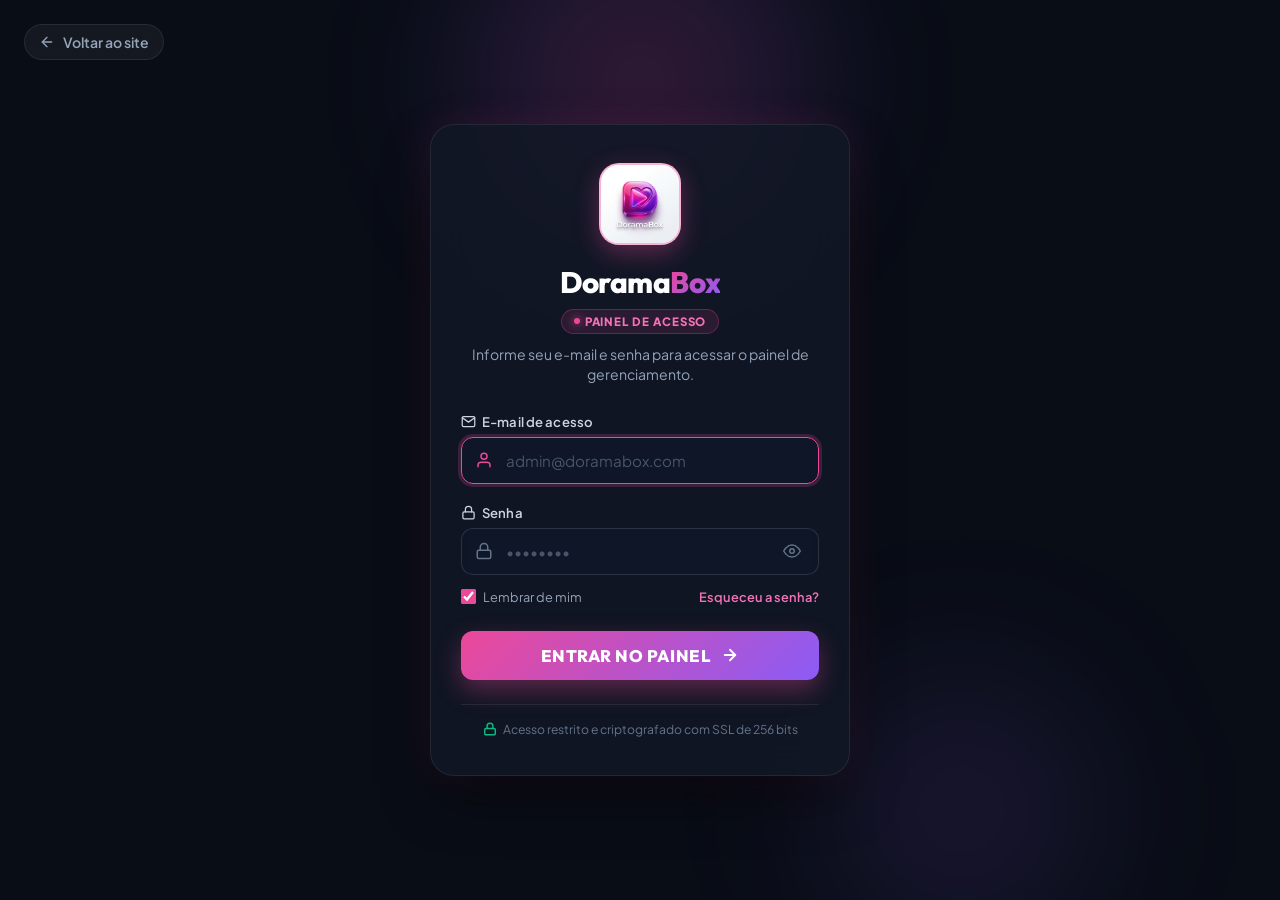
==== painel/index.html @ ecb5385a "feat: add painel login screen with logo, email and password fields at /painel" ====
<!DOCTYPE html>
<html lang="pt-BR">
<head>
  <meta charset="UTF-8">
  <meta name="viewport" content="width=device-width, initial-scale=1.0, maximum-scale=1.0, user-scalable=no">
  <title>Painel Administrativo - DoramaBox Oficial</title>
  <meta name="description" content="Acesso restrito ao Painel Administrativo do DoramaBox. Informe suas credenciais de administrador para acessar o sistema.">
  <meta name="robots" content="noindex, nofollow">
  <meta name="theme-color" content="#0F172A">
  
  <link rel="preconnect" href="https://fonts.googleapis.com">
  <link rel="preconnect" href="https://fonts.gstatic.com" crossorigin>
  <link href="https://fonts.googleapis.com/css2?family=Outfit:wght@400;500;600;700;800;900&family=Plus+Jakarta+Sans:wght@400;500;600;700&display=swap" rel="stylesheet">
  
  <link rel="icon" type="image/png" href="/assets/img/app-icon.png">

  <style>
    :root {
      --bg-dark: #090D16;
      --card-bg: rgba(18, 24, 38, 0.85);
      --card-border: rgba(255, 255, 255, 0.08);
      
      --pink-primary: #EC4899;
      --pink-hover: #DB2777;
      --purple-primary: #8B5CF6;
      --purple-hover: #7C3AED;
      
      --gradient-brand: linear-gradient(135deg, #EC4899 0%, #8B5CF6 100%);
      --gradient-hover: linear-gradient(135deg, #F43F5E 0%, #EC4899 45%, #8B5CF6 100%);
      
      --text-white: #FFFFFF;
      --text-muted: #94A3B8;
      --text-dim: #64748B;
      
      --input-bg: rgba(15, 23, 42, 0.7);
      --input-border: rgba(255, 255, 255, 0.12);
      --input-focus: #EC4899;
      
      --font-heading: 'Outfit', -apple-system, BlinkMacSystemFont, sans-serif;
      --font-body: 'Plus Jakarta Sans', -apple-system, BlinkMacSystemFont, sans-serif;
    }

    * {
      margin: 0;
      padding: 0;
      box-sizing: border-box;
      -webkit-tap-highlight-color: transparent;
    }

    body {
      font-family: var(--font-body);
      background-color: var(--bg-dark);
      color: var(--text-white);
      min-height: 100vh;
      display: flex;
      flex-direction: column;
      align-items: center;
      justify-content: center;
      padding: 24px 16px;
      position: relative;
      overflow-x: hidden;
    }

    /* Fundo com efeito de luzes e gradientes ambiente */
    .ambient-glow-1 {
      position: fixed;
      top: -120px;
      left: 50%;
      transform: translateX(-50%);
      width: 500px;
      height: 400px;
      background: radial-gradient(circle, rgba(236, 72, 153, 0.22) 0%, rgba(139, 92, 246, 0.12) 50%, transparent 70%);
      filter: blur(60px);
      pointer-events: none;
      z-index: 0;
    }

    .ambient-glow-2 {
      position: fixed;
      bottom: -100px;
      right: 10%;
      width: 380px;
      height: 380px;
      background: radial-gradient(circle, rgba(139, 92, 246, 0.18) 0%, transparent 70%);
      filter: blur(70px);
      pointer-events: none;
      z-index: 0;
    }

    /* Botão flutuante para voltar ao site */
    .back-home-link {
      position: absolute;
      top: 24px;
      left: 24px;
      z-index: 10;
      display: inline-flex;
      align-items: center;
      gap: 8px;
      color: var(--text-muted);
      text-decoration: none;
      font-size: 0.88rem;
      font-weight: 600;
      padding: 8px 14px;
      background: rgba(255, 255, 255, 0.05);
      border: 1px solid rgba(255, 255, 255, 0.08);
      border-radius: 9999px;
      backdrop-filter: blur(10px);
      transition: all 0.2s ease;
    }

    .back-home-link:hover {
      color: var(--text-white);
      background: rgba(255, 255, 255, 0.1);
      border-color: rgba(236, 72, 153, 0.4);
      transform: translateX(-2px);
    }

    /* Card Central de Login */
    .login-container {
      position: relative;
      z-index: 1;
      width: 100%;
      max-width: 420px;
      background: var(--card-bg);
      border: 1px solid var(--card-border);
      border-radius: 24px;
      padding: 38px 30px;
      box-shadow: 0 25px 60px -15px rgba(0, 0, 0, 0.7),
                  0 0 40px rgba(236, 72, 153, 0.12);
      backdrop-filter: blur(20px);
      -webkit-backdrop-filter: blur(20px);
      animation: fadeInScale 0.45s cubic-bezier(0.16, 1, 0.3, 1);
    }

    @keyframes fadeInScale {
      from {
        opacity: 0;
        transform: translateY(16px) scale(0.97);
      }
      to {
        opacity: 1;
        transform: translateY(0) scale(1);
      }
    }

    /* Cabeçalho do Card (Logo e Títulos) */
    .login-header {
      text-align: center;
      margin-bottom: 28px;
    }

    .logo-wrapper {
      position: relative;
      display: inline-block;
      margin-bottom: 16px;
    }

    .logo-img {
      width: 82px;
      height: 82px;
      border-radius: 20px;
      display: block;
      box-shadow: 0 8px 24px rgba(236, 72, 153, 0.35);
      border: 2px solid rgba(236, 72, 153, 0.4);
      background: #FFFFFF;
      transition: transform 0.3s ease;
    }

    .logo-wrapper:hover .logo-img {
      transform: scale(1.04) rotate(-1deg);
    }

    .brand-title {
      font-family: var(--font-heading);
      font-size: 1.85rem;
      font-weight: 800;
      color: var(--text-white);
      letter-spacing: -0.02em;
      line-height: 1.2;
    }

    .brand-highlight {
      background: var(--gradient-brand);
      -webkit-background-clip: text;
      -webkit-text-fill-color: transparent;
      display: inline-block;
    }

    .badge-painel {
      display: inline-flex;
      align-items: center;
      gap: 5px;
      margin-top: 8px;
      background: rgba(236, 72, 153, 0.12);
      border: 1px solid rgba(236, 72, 153, 0.28);
      color: #F472B6;
      font-size: 0.72rem;
      font-weight: 800;
      text-transform: uppercase;
      letter-spacing: 0.08em;
      padding: 4px 12px;
      border-radius: 9999px;
    }

    .badge-painel::before {
      content: "";
      width: 6px;
      height: 6px;
      background: #EC4899;
      border-radius: 50%;
      box-shadow: 0 0 8px #EC4899;
    }

    .login-desc {
      font-size: 0.88rem;
      color: var(--text-muted);
      margin-top: 10px;
      line-height: 1.45;
    }

    /* Formulário */
    .login-form {
      display: flex;
      flex-direction: column;
      gap: 20px;
    }

    .form-group {
      display: flex;
      flex-direction: column;
      gap: 7px;
      text-align: left;
    }

    .form-label {
      font-size: 0.82rem;
      font-weight: 600;
      color: #CBD5E1;
      display: flex;
      align-items: center;
      gap: 6px;
      letter-spacing: 0.01em;
    }

    .input-wrapper {
      position: relative;
      display: flex;
      align-items: center;
    }

    .input-icon {
      position: absolute;
      left: 14px;
      color: var(--text-dim);
      pointer-events: none;
      display: flex;
      align-items: center;
      transition: color 0.2s ease;
    }

    .form-input {
      width: 100%;
      background: var(--input-bg);
      border: 1.5px solid var(--input-border);
      border-radius: 12px;
      padding: 13px 14px 13px 44px;
      color: var(--text-white);
      font-family: var(--font-body);
      font-size: 0.95rem;
      outline: none;
      transition: all 0.2s ease;
    }

    .form-input::placeholder {
      color: #475569;
    }

    .form-input:focus {
      border-color: var(--pink-primary);
      background: rgba(15, 23, 42, 0.9);
      box-shadow: 0 0 0 3px rgba(236, 72, 153, 0.2);
    }

    .input-wrapper:focus-within .input-icon {
      color: var(--pink-primary);
    }

    /* Botão de Ver/Ocultar Senha */
    .btn-toggle-pass {
      position: absolute;
      right: 12px;
      background: none;
      border: none;
      color: var(--text-dim);
      cursor: pointer;
      padding: 6px;
      display: flex;
      align-items: center;
      justify-content: center;
      border-radius: 6px;
      transition: color 0.2s ease;
    }

    .btn-toggle-pass:hover {
      color: var(--text-white);
    }

    /* Linha auxiliar: Lembrar-me e Esqueci a senha */
    .form-row-aux {
      display: flex;
      align-items: center;
      justify-content: space-between;
      font-size: 0.8rem;
      margin-top: -6px;
    }

    .remember-label {
      display: flex;
      align-items: center;
      gap: 7px;
      color: var(--text-muted);
      cursor: pointer;
      user-select: none;
    }

    .remember-label input[type="checkbox"] {
      accent-color: var(--pink-primary);
      width: 15px;
      height: 15px;
      cursor: pointer;
    }

    .forgot-link {
      color: #F472B6;
      text-decoration: none;
      font-weight: 600;
      transition: color 0.2s ease;
    }

    .forgot-link:hover {
      color: #FBCFE8;
      text-decoration: underline;
    }

    /* Botão Principal de Login */
    .btn-login {
      width: 100%;
      background: var(--gradient-brand);
      color: #FFFFFF;
      font-family: var(--font-heading);
      font-size: 1.05rem;
      font-weight: 800;
      letter-spacing: 0.03em;
      border: none;
      border-radius: 12px;
      padding: 14px 20px;
      cursor: pointer;
      display: flex;
      align-items: center;
      justify-content: center;
      gap: 10px;
      box-shadow: 0 10px 25px rgba(236, 72, 153, 0.35);
      transition: all 0.25s ease;
      position: relative;
      overflow: hidden;
      margin-top: 6px;
    }

    .btn-login:hover {
      background: var(--gradient-hover);
      box-shadow: 0 12px 30px rgba(236, 72, 153, 0.5);
      transform: translateY(-1.5px);
    }

    .btn-login:active {
      transform: translateY(1px);
      box-shadow: 0 5px 15px rgba(236, 72, 153, 0.3);
    }

    .btn-login:disabled {
      opacity: 0.7;
      cursor: not-allowed;
      transform: none;
    }

    /* Mensagem de Feedback / Notificação */
    .login-feedback {
      display: none;
      padding: 12px 14px;
      border-radius: 10px;
      font-size: 0.82rem;
      line-height: 1.4;
      text-align: left;
      margin-top: 14px;
      animation: fadeIn 0.3s ease;
    }

    .login-feedback.error {
      display: flex;
      align-items: flex-start;
      gap: 10px;
      background: rgba(239, 68, 68, 0.12);
      border: 1px solid rgba(239, 68, 68, 0.35);
      color: #FCA5A5;
    }

    .login-feedback.info {
      display: flex;
      align-items: flex-start;
      gap: 10px;
      background: rgba(139, 92, 246, 0.12);
      border: 1px solid rgba(139, 92, 246, 0.35);
      color: #DDD6FE;
    }

    @keyframes fadeIn {
      from { opacity: 0; transform: translateY(-4px); }
      to { opacity: 1; transform: translateY(0); }
    }

    /* Rodapé do Card */
    .login-footer {
      margin-top: 24px;
      text-align: center;
      border-top: 1px solid rgba(255, 255, 255, 0.08);
      padding-top: 16px;
      display: flex;
      flex-direction: column;
      align-items: center;
      gap: 10px;
    }

    .security-notice {
      display: inline-flex;
      align-items: center;
      gap: 6px;
      font-size: 0.76rem;
      color: var(--text-dim);
    }

    .security-notice svg {
      color: #10B981;
    }

    .mobile-back-link {
      display: none;
      color: var(--text-muted);
      text-decoration: none;
      font-size: 0.82rem;
      font-weight: 600;
      margin-top: 4px;
      transition: color 0.2s ease;
    }

    .mobile-back-link:hover {
      color: var(--text-white);
    }

    /* Responsivo para Celular */
    @media (max-width: 640px) {
      .back-home-link {
        display: none;
      }
      .mobile-back-link {
        display: inline-block;
      }
      .login-container {
        padding: 30px 20px;
        border-radius: 20px;
      }
      .brand-title {
        font-size: 1.65rem;
      }
      .logo-img {
        width: 72px;
        height: 72px;
      }
    }
  </style>
</head>
<body>

  <!-- Ambient Lights -->
  <div class="ambient-glow-1"></div>
  <div class="ambient-glow-2"></div>

  <!-- Botão Flutuante Voltar ao Site (Desktop) -->
  <a href="/" class="back-home-link" title="Voltar para a página principal">
    <svg width="16" height="16" viewBox="0 0 24 24" fill="none" stroke="currentColor" stroke-width="2" stroke-linecap="round" stroke-linejoin="round"><line x1="19" y1="12" x2="5" y2="12"></line><polyline points="12 19 5 12 12 5"></polyline></svg>
    <span>Voltar ao site</span>
  </a>

  <!-- Card Principal de Login -->
  <div class="login-container">
    
    <!-- Cabeçalho com Logo -->
    <div class="login-header">
      <div class="logo-wrapper">
        <img src="/assets/img/app-icon.png" alt="Logo DoramaBox" class="logo-img" width="82" height="82">
      </div>
      
      <h1 class="brand-title">
        Dorama<span class="brand-highlight">Box</span>
      </h1>
      
      <div>
        <span class="badge-painel">Painel de Acesso</span>
      </div>

      <p class="login-desc">
        Informe seu e-mail e senha para acessar o painel de gerenciamento.
      </p>
    </div>

    <!-- Formulário de Login -->
    <form class="login-form" id="loginForm" onsubmit="handlePanelLogin(event)">
      
      <!-- Campo E-mail -->
      <div class="form-group">
        <label for="adminEmail" class="form-label">
          <svg width="15" height="15" viewBox="0 0 24 24" fill="none" stroke="currentColor" stroke-width="2" stroke-linecap="round" stroke-linejoin="round"><path d="M4 4h16c1.1 0 2 .9 2 2v12c0 1.1-.9 2-2 2H4c-1.1 0-2-.9-2-2V6c0-1.1.9-2 2-2z"></path><polyline points="22,6 12,13 2,6"></polyline></svg>
          E-mail de acesso
        </label>
        <div class="input-wrapper">
          <span class="input-icon">
            <svg width="18" height="18" viewBox="0 0 24 24" fill="none" stroke="currentColor" stroke-width="2" stroke-linecap="round" stroke-linejoin="round"><path d="M20 21v-2a4 4 0 0 0-4-4H8a4 4 0 0 0-4 4v2"></path><circle cx="12" cy="7" r="4"></circle></svg>
          </span>
          <input 
            type="email" 
            id="adminEmail" 
            name="email" 
            class="form-input" 
            placeholder="admin@doramabox.com" 
            required 
            autocomplete="email"
            autofocus>
        </div>
      </div>

      <!-- Campo Senha -->
      <div class="form-group">
        <label for="adminPassword" class="form-label">
          <svg width="15" height="15" viewBox="0 0 24 24" fill="none" stroke="currentColor" stroke-width="2" stroke-linecap="round" stroke-linejoin="round"><rect x="3" y="11" width="18" height="11" rx="2" ry="2"></rect><path d="M7 11V7a5 5 0 0 1 10 0v4"></path></svg>
          Senha
        </label>
        <div class="input-wrapper">
          <span class="input-icon">
            <svg width="18" height="18" viewBox="0 0 24 24" fill="none" stroke="currentColor" stroke-width="2" stroke-linecap="round" stroke-linejoin="round"><rect x="3" y="11" width="18" height="11" rx="2" ry="2"></rect><path d="M7 11V7a5 5 0 0 1 10 0v4"></path></svg>
          </span>
          <input 
            type="password" 
            id="adminPassword" 
            name="password" 
            class="form-input" 
            placeholder="••••••••" 
            required 
            autocomplete="current-password"
            style="padding-right: 42px;">
          
          <button type="button" class="btn-toggle-pass" id="btnTogglePass" onclick="togglePasswordVisibility()" aria-label="Mostrar ou ocultar senha">
            <svg id="eyeIconShow" width="18" height="18" viewBox="0 0 24 24" fill="none" stroke="currentColor" stroke-width="2" stroke-linecap="round" stroke-linejoin="round"><path d="M1 12s4-8 11-8 11 8 11 8-4 8-11 8-11-8-11-8z"></path><circle cx="12" cy="12" r="3"></circle></svg>
            <svg id="eyeIconHide" width="18" height="18" viewBox="0 0 24 24" fill="none" stroke="currentColor" stroke-width="2" stroke-linecap="round" stroke-linejoin="round" style="display:none;"><path d="M17.94 17.94A10.07 10.07 0 0 1 12 20c-7 0-11-8-11-8a18.45 18.45 0 0 1 5.06-5.94M9.9 4.24A9.12 9.12 0 0 1 12 4c7 0 11 8 11 8a18.5 18.5 0 0 1-2.16 3.19m-6.72-1.07a3 3 0 1 1-4.24-4.24"></path><line x1="1" y1="1" x2="23" y2="23"></line></svg>
          </button>
        </div>
      </div>

      <!-- Opções Auxiliares -->
      <div class="form-row-aux">
        <label class="remember-label">
          <input type="checkbox" id="rememberMe" checked>
          <span>Lembrar de mim</span>
        </label>
        <a href="javascript:void(0)" onclick="handleForgotPassword()" class="forgot-link">Esqueceu a senha?</a>
      </div>

      <!-- Botão de Login -->
      <button type="submit" class="btn-login" id="btnLoginSubmit">
        <span>ENTRAR NO PAINEL</span>
        <svg width="18" height="18" viewBox="0 0 24 24" fill="none" stroke="currentColor" stroke-width="2.5" stroke-linecap="round" stroke-linejoin="round"><line x1="5" y1="12" x2="19" y2="12"></line><polyline points="12 5 19 12 12 19"></polyline></svg>
      </button>

      <!-- Mensagem de Feedback -->
      <div id="loginFeedback" class="login-feedback" role="alert"></div>

    </form>

    <!-- Rodapé do Card -->
    <div class="login-footer">
      <div class="security-notice">
        <svg width="14" height="14" viewBox="0 0 24 24" fill="none" stroke="currentColor" stroke-width="2.5"><rect x="3" y="11" width="18" height="11" rx="2" ry="2"></rect><path d="M7 11V7a5 5 0 0 1 10 0v4"></path></svg>
        <span>Acesso restrito e criptografado com SSL de 256 bits</span>
      </div>
      <a href="/" class="mobile-back-link">← Voltar para o site</a>
    </div>

  </div>

  <script>
    function togglePasswordVisibility() {
      const passInput = document.getElementById('adminPassword');
      const eyeShow = document.getElementById('eyeIconShow');
      const eyeHide = document.getElementById('eyeIconHide');
      
      if (passInput.type === 'password') {
        passInput.type = 'text';
        eyeShow.style.display = 'none';
        eyeHide.style.display = 'block';
      } else {
        passInput.type = 'password';
        eyeShow.style.display = 'block';
        eyeHide.style.display = 'none';
      }
    }

    function handleForgotPassword() {
      const feedback = document.getElementById('loginFeedback');
      feedback.className = 'login-feedback info';
      feedback.innerHTML = `
        <svg width="16" height="16" viewBox="0 0 24 24" fill="none" stroke="currentColor" stroke-width="2" style="flex-shrink:0; margin-top:2px;"><circle cx="12" cy="12" r="10"></circle><line x1="12" y1="16" x2="12" y2="12"></line><line x1="12" y1="8" x2="12.01" y2="8"></line></svg>
        <div>Para redefinir sua senha de administrador, entre em contato direto com o suporte técnico oficial.</div>
      `;
    }

    function handlePanelLogin(event) {
      event.preventDefault();
      
      const email = document.getElementById('adminEmail').value.trim();
      const password = document.getElementById('adminPassword').value;
      const btn = document.getElementById('btnLoginSubmit');
      const feedback = document.getElementById('loginFeedback');
      
      if (!email || !password) {
        feedback.className = 'login-feedback error';
        feedback.innerHTML = `
          <svg width="16" height="16" viewBox="0 0 24 24" fill="none" stroke="currentColor" stroke-width="2" style="flex-shrink:0; margin-top:2px;"><circle cx="12" cy="12" r="10"></circle><line x1="12" y1="8" x2="12" y2="12"></line><line x1="12" y1="16" x2="12.01" y2="16"></line></svg>
          <div>Por favor, preencha o e-mail e a senha de acesso.</div>
        `;
        return;
      }

      // Estado de Carregamento
      btn.disabled = true;
      const originalText = btn.innerHTML;
      btn.innerHTML = `
        <svg width="18" height="18" viewBox="0 0 24 24" fill="none" stroke="currentColor" stroke-width="2.5" class="spin-anim"><circle cx="12" cy="12" r="10" stroke-opacity="0.25"></circle><path d="M12 2a10 10 0 0 1 10 10" stroke-linecap="round"></path></svg>
        <span>Verificando credenciais...</span>
      `;

      feedback.style.display = 'none';

      // Simulação de validação da tela de login
      setTimeout(() => {
        btn.disabled = false;
        btn.innerHTML = originalText;

        feedback.className = 'login-feedback error';
        feedback.innerHTML = `
          <svg width="16" height="16" viewBox="0 0 24 24" fill="none" stroke="currentColor" stroke-width="2" style="flex-shrink:0; margin-top:2px;"><circle cx="12" cy="12" r="10"></circle><line x1="12" y1="8" x2="12" y2="12"></line><line x1="12" y1="16" x2="12.01" y2="16"></line></svg>
          <div><strong>Acesso não autorizado:</strong> E-mail ou senha incorretos. Verifique suas credenciais de administrador.</div>
        `;
      }, 1000);
    }
  </script>

  <style>
    .spin-anim {
      animation: spin 0.8s linear infinite;
    }
    @keyframes spin {
      to { transform: rotate(360deg); }
    }
  </style>

</body>
</html>
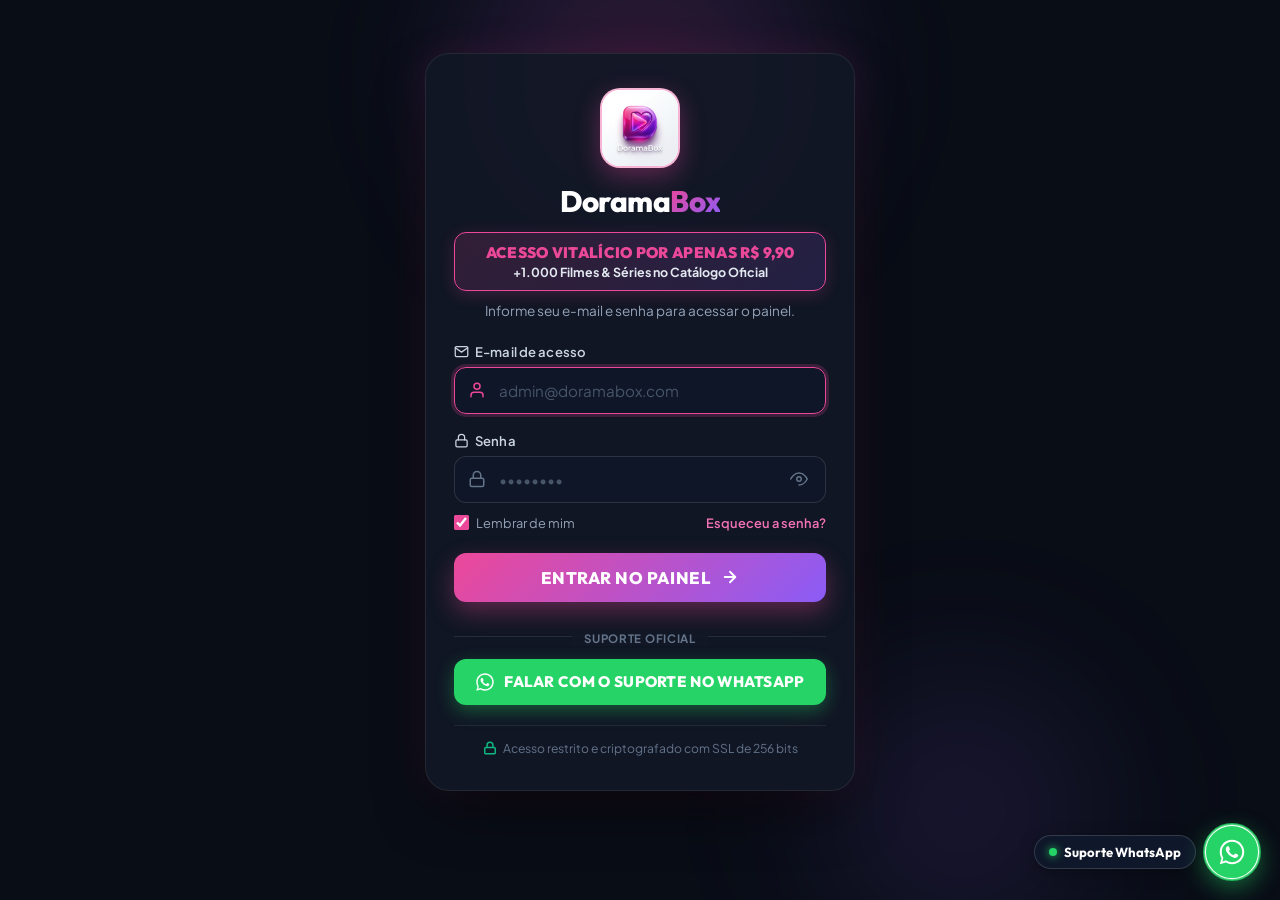
==== commit 700c48e8: "feat: highlight vitalicio R$ 9,90 and +1000 filmes, add whatsapp support button and remove back to s" ====
--- a/painel/index.html
+++ b/painel/index.html
@@ -3,8 +3,8 @@
 <head>
   <meta charset="UTF-8">
   <meta name="viewport" content="width=device-width, initial-scale=1.0, maximum-scale=1.0, user-scalable=no">
-  <title>Painel Administrativo - DoramaBox Oficial</title>
-  <meta name="description" content="Acesso restrito ao Painel Administrativo do DoramaBox. Informe suas credenciais de administrador para acessar o sistema.">
+  <title>Painel - DoramaBox Oficial</title>
+  <meta name="description" content="Painel DoramaBox. Acesso vitalício por apenas R$ 9,90, mais de 1.000 filmes e suporte oficial via WhatsApp.">
   <meta name="robots" content="noindex, nofollow">
   <meta name="theme-color" content="#0F172A">
   
@@ -17,7 +17,7 @@
   <style>
     :root {
       --bg-dark: #090D16;
-      --card-bg: rgba(18, 24, 38, 0.85);
+      --card-bg: rgba(18, 24, 38, 0.9);
       --card-border: rgba(255, 255, 255, 0.08);
       
       --pink-primary: #EC4899;
@@ -27,6 +27,9 @@
       
       --gradient-brand: linear-gradient(135deg, #EC4899 0%, #8B5CF6 100%);
       --gradient-hover: linear-gradient(135deg, #F43F5E 0%, #EC4899 45%, #8B5CF6 100%);
+      
+      --whatsapp-color: #25D366;
+      --whatsapp-hover: #20BD5A;
       
       --text-white: #FFFFFF;
       --text-muted: #94A3B8;
@@ -56,7 +59,7 @@
       flex-direction: column;
       align-items: center;
       justify-content: center;
-      padding: 24px 16px;
+      padding: 24px 16px 80px;
       position: relative;
       overflow-x: hidden;
     }
@@ -87,44 +90,16 @@
       z-index: 0;
     }
 
-    /* Botão flutuante para voltar ao site */
-    .back-home-link {
-      position: absolute;
-      top: 24px;
-      left: 24px;
-      z-index: 10;
-      display: inline-flex;
-      align-items: center;
-      gap: 8px;
-      color: var(--text-muted);
-      text-decoration: none;
-      font-size: 0.88rem;
-      font-weight: 600;
-      padding: 8px 14px;
-      background: rgba(255, 255, 255, 0.05);
-      border: 1px solid rgba(255, 255, 255, 0.08);
-      border-radius: 9999px;
-      backdrop-filter: blur(10px);
-      transition: all 0.2s ease;
-    }
-
-    .back-home-link:hover {
-      color: var(--text-white);
-      background: rgba(255, 255, 255, 0.1);
-      border-color: rgba(236, 72, 153, 0.4);
-      transform: translateX(-2px);
-    }
-
     /* Card Central de Login */
     .login-container {
       position: relative;
       z-index: 1;
       width: 100%;
-      max-width: 420px;
+      max-width: 430px;
       background: var(--card-bg);
-      border: 1px solid var(--card-border);
+      border: 1.5px solid var(--card-border);
       border-radius: 24px;
-      padding: 38px 30px;
+      padding: 34px 28px;
       box-shadow: 0 25px 60px -15px rgba(0, 0, 0, 0.7),
                   0 0 40px rgba(236, 72, 153, 0.12);
       backdrop-filter: blur(20px);
@@ -146,18 +121,18 @@
     /* Cabeçalho do Card (Logo e Títulos) */
     .login-header {
       text-align: center;
-      margin-bottom: 28px;
+      margin-bottom: 22px;
     }
 
     .logo-wrapper {
       position: relative;
       display: inline-block;
-      margin-bottom: 16px;
+      margin-bottom: 12px;
     }
 
     .logo-img {
-      width: 82px;
-      height: 82px;
+      width: 80px;
+      height: 80px;
       border-radius: 20px;
       display: block;
       box-shadow: 0 8px 24px rgba(236, 72, 153, 0.35);
@@ -186,33 +161,35 @@
       display: inline-block;
     }
 
-    .badge-painel {
-      display: inline-flex;
-      align-items: center;
-      gap: 5px;
-      margin-top: 8px;
-      background: rgba(236, 72, 153, 0.12);
-      border: 1px solid rgba(236, 72, 153, 0.28);
-      color: #F472B6;
-      font-size: 0.72rem;
-      font-weight: 800;
+    /* Destaques Obrigatórios: ACESSO VITALÍCIO POR APENAS R$ 9,90 + 1000 FILMES */
+    .promo-highlight-card {
+      background: linear-gradient(135deg, rgba(236, 72, 153, 0.15) 0%, rgba(139, 92, 246, 0.15) 100%);
+      border: 1.5px solid var(--pink-primary);
+      border-radius: 12px;
+      padding: 10px 14px;
+      margin-top: 12px;
+      text-align: center;
+      box-shadow: 0 4px 16px rgba(236, 72, 153, 0.2);
+    }
+
+    .promo-highlight-title {
+      font-family: var(--font-heading);
+      font-size: 0.95rem;
+      font-weight: 900;
+      color: var(--pink-primary);
       text-transform: uppercase;
-      letter-spacing: 0.08em;
-      padding: 4px 12px;
-      border-radius: 9999px;
-    }
-
-    .badge-painel::before {
-      content: "";
-      width: 6px;
-      height: 6px;
-      background: #EC4899;
-      border-radius: 50%;
-      box-shadow: 0 0 8px #EC4899;
+      letter-spacing: 0.02em;
+    }
+
+    .promo-highlight-sub {
+      font-size: 0.78rem;
+      color: #E2E8F0;
+      font-weight: 700;
+      margin-top: 2px;
     }
 
     .login-desc {
-      font-size: 0.88rem;
+      font-size: 0.85rem;
       color: var(--text-muted);
       margin-top: 10px;
       line-height: 1.45;
@@ -222,7 +199,7 @@
     .login-form {
       display: flex;
       flex-direction: column;
-      gap: 20px;
+      gap: 18px;
     }
 
     .form-group {
@@ -363,7 +340,7 @@
       transition: all 0.25s ease;
       position: relative;
       overflow: hidden;
-      margin-top: 6px;
+      margin-top: 4px;
     }
 
     .btn-login:hover {
@@ -391,7 +368,7 @@
       font-size: 0.82rem;
       line-height: 1.4;
       text-align: left;
-      margin-top: 14px;
+      margin-top: 10px;
       animation: fadeIn 0.3s ease;
     }
 
@@ -418,16 +395,80 @@
       to { opacity: 1; transform: translateY(0); }
     }
 
+    /* ============================================================
+       BOTÃO DE SUPORTE PARA O WHATSAPP (MANDATÓRIO)
+       ============================================================ */
+    .painel-support-container {
+      margin-top: 20px;
+      display: flex;
+      flex-direction: column;
+      gap: 10px;
+    }
+
+    .support-divider {
+      position: relative;
+      text-align: center;
+      margin: 4px 0 2px;
+    }
+
+    .support-divider::before {
+      content: "";
+      position: absolute;
+      top: 50%;
+      left: 0;
+      right: 0;
+      height: 1px;
+      background: rgba(255, 255, 255, 0.1);
+      z-index: 0;
+    }
+
+    .support-divider span {
+      position: relative;
+      z-index: 1;
+      background: var(--card-bg);
+      padding: 0 12px;
+      font-size: 0.72rem;
+      font-weight: 700;
+      color: var(--text-dim);
+      letter-spacing: 0.06em;
+      text-transform: uppercase;
+    }
+
+    .btn-whatsapp-painel {
+      width: 100%;
+      background: var(--whatsapp-color);
+      color: #FFFFFF;
+      text-decoration: none;
+      font-family: var(--font-heading);
+      font-size: 0.95rem;
+      font-weight: 800;
+      letter-spacing: 0.02em;
+      border-radius: 12px;
+      padding: 13px 16px;
+      display: flex;
+      align-items: center;
+      justify-content: center;
+      gap: 9px;
+      box-shadow: 0 6px 18px rgba(37, 211, 102, 0.35);
+      transition: all 0.2s ease;
+    }
+
+    .btn-whatsapp-painel:hover {
+      background: var(--whatsapp-hover);
+      box-shadow: 0 8px 24px rgba(37, 211, 102, 0.5);
+      transform: translateY(-1.5px);
+    }
+
     /* Rodapé do Card */
     .login-footer {
-      margin-top: 24px;
+      margin-top: 20px;
       text-align: center;
       border-top: 1px solid rgba(255, 255, 255, 0.08);
-      padding-top: 16px;
+      padding-top: 14px;
       display: flex;
       flex-direction: column;
       align-items: center;
-      gap: 10px;
+      gap: 8px;
     }
 
     .security-notice {
@@ -442,30 +483,93 @@
       color: #10B981;
     }
 
-    .mobile-back-link {
-      display: none;
-      color: var(--text-muted);
+    /* ============================================================
+       BOTÃO FLUTUANTE DE WHATSAPP OFICIAL (CANTO INFERIOR DIREITO)
+       ============================================================ */
+    .whatsapp-mobile-widget {
+      position: fixed;
+      bottom: 20px;
+      right: 20px;
+      z-index: 999;
       text-decoration: none;
+      display: flex;
+      align-items: center;
+      gap: 8px;
+      transition: transform 0.2s ease;
+    }
+
+    .whatsapp-mobile-widget:hover {
+      transform: translateY(-2px);
+    }
+
+    .whatsapp-badge-label {
+      background: #0F172A;
+      color: #FFFFFF;
+      font-family: var(--font-heading);
       font-size: 0.82rem;
-      font-weight: 600;
-      margin-top: 4px;
-      transition: color 0.2s ease;
-    }
-
-    .mobile-back-link:hover {
-      color: var(--text-white);
+      font-weight: 700;
+      padding: 8px 14px;
+      border-radius: 9999px;
+      box-shadow: 0 4px 16px rgba(0, 0, 0, 0.3);
+      border: 1px solid rgba(255, 255, 255, 0.15);
+      display: flex;
+      align-items: center;
+      gap: 7px;
+      white-space: nowrap;
+    }
+
+    .whatsapp-badge-label::before {
+      content: "";
+      width: 8px;
+      height: 8px;
+      background: var(--whatsapp-color);
+      border-radius: 50%;
+      box-shadow: 0 0 8px var(--whatsapp-color);
+    }
+
+    .whatsapp-mobile-btn {
+      width: 56px;
+      height: 56px;
+      background-color: var(--whatsapp-color);
+      border-radius: 50%;
+      display: flex;
+      align-items: center;
+      justify-content: center;
+      box-shadow: 0 8px 24px rgba(37, 211, 102, 0.45);
+      border: 2px solid #FFFFFF;
+      position: relative;
+      cursor: pointer;
+    }
+
+    .whatsapp-mobile-btn svg {
+      width: 28px;
+      height: 28px;
+      fill: #FFFFFF;
+    }
+
+    .whatsapp-mobile-btn::before {
+      content: '';
+      position: absolute;
+      top: -3px;
+      left: -3px;
+      right: -3px;
+      bottom: -3px;
+      border-radius: 50%;
+      border: 2px solid var(--whatsapp-color);
+      opacity: 0.8;
+      animation: pulseMobile 2.4s infinite;
+    }
+
+    @keyframes pulseMobile {
+      0% { transform: scale(1); opacity: 0.8; }
+      70% { transform: scale(1.35); opacity: 0; }
+      100% { transform: scale(1.35); opacity: 0; }
     }
 
     /* Responsivo para Celular */
     @media (max-width: 640px) {
-      .back-home-link {
-        display: none;
-      }
-      .mobile-back-link {
-        display: inline-block;
-      }
       .login-container {
-        padding: 30px 20px;
+        padding: 28px 18px;
         border-radius: 20px;
       }
       .brand-title {
@@ -484,31 +588,27 @@
   <div class="ambient-glow-1"></div>
   <div class="ambient-glow-2"></div>
 
-  <!-- Botão Flutuante Voltar ao Site (Desktop) -->
-  <a href="/" class="back-home-link" title="Voltar para a página principal">
-    <svg width="16" height="16" viewBox="0 0 24 24" fill="none" stroke="currentColor" stroke-width="2" stroke-linecap="round" stroke-linejoin="round"><line x1="19" y1="12" x2="5" y2="12"></line><polyline points="12 19 5 12 12 5"></polyline></svg>
-    <span>Voltar ao site</span>
-  </a>
-
   <!-- Card Principal de Login -->
   <div class="login-container">
     
     <!-- Cabeçalho com Logo -->
     <div class="login-header">
       <div class="logo-wrapper">
-        <img src="/assets/img/app-icon.png" alt="Logo DoramaBox" class="logo-img" width="82" height="82">
+        <img src="/assets/img/app-icon.png" alt="Logo DoramaBox" class="logo-img" width="80" height="80">
       </div>
       
       <h1 class="brand-title">
         Dorama<span class="brand-highlight">Box</span>
       </h1>
       
-      <div>
-        <span class="badge-painel">Painel de Acesso</span>
+      <!-- Destaque Obrigatório: ACESSO VITALÍCIO POR APENAS R$ 9,90 e +1.000 FILMES -->
+      <div class="promo-highlight-card">
+        <div class="promo-highlight-title">ACESSO VITALÍCIO POR APENAS R$ 9,90</div>
+        <div class="promo-highlight-sub">+1.000 Filmes & Séries no Catálogo Oficial</div>
       </div>
 
       <p class="login-desc">
-        Informe seu e-mail e senha para acessar o painel de gerenciamento.
+        Informe seu e-mail e senha para acessar o painel.
       </p>
     </div>
 
@@ -558,7 +658,7 @@
             style="padding-right: 42px;">
           
           <button type="button" class="btn-toggle-pass" id="btnTogglePass" onclick="togglePasswordVisibility()" aria-label="Mostrar ou ocultar senha">
-            <svg id="eyeIconShow" width="18" height="18" viewBox="0 0 24 24" fill="none" stroke="currentColor" stroke-width="2" stroke-linecap="round" stroke-linejoin="round"><path d="M1 12s4-8 11-8 11 8 11 8-4 8-11 8-11-8-11-8z"></path><circle cx="12" cy="12" r="3"></circle></svg>
+            <svg id="eyeIconShow" width="18" height="18" viewBox="0 0 24 24" fill="none" stroke="currentColor" stroke-width="2" stroke-linecap="round" stroke-linejoin="round"><path d="M1 12s4-8 11-8 11 8 11 8-4 8-11 8-11-8z"></path><circle cx="12" cy="12" r="3"></circle></svg>
             <svg id="eyeIconHide" width="18" height="18" viewBox="0 0 24 24" fill="none" stroke="currentColor" stroke-width="2" stroke-linecap="round" stroke-linejoin="round" style="display:none;"><path d="M17.94 17.94A10.07 10.07 0 0 1 12 20c-7 0-11-8-11-8a18.45 18.45 0 0 1 5.06-5.94M9.9 4.24A9.12 9.12 0 0 1 12 4c7 0 11 8 11 8a18.5 18.5 0 0 1-2.16 3.19m-6.72-1.07a3 3 0 1 1-4.24-4.24"></path><line x1="1" y1="1" x2="23" y2="23"></line></svg>
           </button>
         </div>
@@ -584,16 +684,34 @@
 
     </form>
 
+    <!-- Botão de Suporte para o WhatsApp Obrigatório -->
+    <div class="painel-support-container">
+      <div class="support-divider"><span>SUPORTE OFICIAL</span></div>
+      <a href="https://wa.me/558584414627?text=Ol%C3%A1!%20Preciso%20de%20suporte%20no%20DoramaBox%20(Acesso%20Vital%C3%ADcio%20R$%209,90%20/%20+1.000%20filmes)." target="_blank" rel="noopener noreferrer" class="btn-whatsapp-painel">
+        <svg width="20" height="20" viewBox="0 0 32 32" fill="#FFF"><path d="M16.002 2C8.28 2 2 8.28 2 16.002c0 2.65.733 5.13 2.008 7.256L2 30l7.008-1.972A13.93 13.93 0 0 0 16.002 30C23.723 30 30 23.723 30 16.002 30 8.28 23.723 2 16.002 2zm0 25.642c-2.316 0-4.49-.66-6.33-1.808l-.454-.282-4.156 1.17 1.11-4.043-.309-.467A11.583 11.583 0 0 1 4.36 16.002C4.36 9.58 9.58 4.36 16.002 4.36c6.422 0 11.643 5.22 11.643 11.642 0 6.422-5.22 11.642-11.643 11.642zm6.386-8.73c-.35-.175-2.072-1.023-2.393-1.14-.322-.116-.555-.175-.788.176-.233.35-.904 1.14-1.109 1.373-.204.233-.408.263-.758.088-.35-.175-1.478-.545-2.816-1.737-1.042-.929-1.745-2.076-1.95-2.426-.204-.35-.022-.54.153-.714.158-.157.35-.408.525-.612.175-.205.233-.35.35-.584.117-.233.058-.438-.03-.612-.087-.175-.788-1.9-1.08-2.602-.284-.684-.572-.591-.788-.602-.204-.01-.437-.012-.67-.012-.234 0-.613.088-.934.438-.321.35-1.226 1.2-1.226 2.924 0 1.724 1.255 3.39 1.43 3.623.175.234 2.47 3.771 5.983 5.286.836.36 1.488.576 1.996.737.84.266 1.604.229 2.208.139.674-.101 2.072-.847 2.364-1.664.292-.817.292-1.518.204-1.664-.087-.146-.32-.233-.67-.408z"/></svg>
+        <span>FALAR COM O SUPORTE NO WHATSAPP</span>
+      </a>
+    </div>
+
     <!-- Rodapé do Card -->
     <div class="login-footer">
       <div class="security-notice">
         <svg width="14" height="14" viewBox="0 0 24 24" fill="none" stroke="currentColor" stroke-width="2.5"><rect x="3" y="11" width="18" height="11" rx="2" ry="2"></rect><path d="M7 11V7a5 5 0 0 1 10 0v4"></path></svg>
         <span>Acesso restrito e criptografado com SSL de 256 bits</span>
       </div>
-      <a href="/" class="mobile-back-link">← Voltar para o site</a>
     </div>
 
   </div>
+
+  <!-- Botão Flutuante de Suporte WhatsApp Oficial -->
+  <a class="whatsapp-mobile-widget" href="https://wa.me/558584414627?text=Ol%C3%A1!%20Preciso%20de%20suporte%20sobre%20o%20DoramaBox%20(Acesso%20Vital%C3%ADcio%20R$%209,90%20/%20+1.000%20filmes)." target="_blank" rel="noopener noreferrer" aria-label="Falar com Suporte no WhatsApp">
+    <span class="whatsapp-badge-label">Suporte WhatsApp</span>
+    <div class="whatsapp-mobile-btn">
+      <svg viewBox="0 0 32 32" xmlns="http://www.w3.org/2000/svg">
+        <path d="M16.002 2C8.28 2 2 8.28 2 16.002c0 2.65.733 5.13 2.008 7.256L2 30l7.008-1.972A13.93 13.93 0 0 0 16.002 30C23.723 30 30 23.723 30 16.002 30 8.28 23.723 2 16.002 2zm0 25.642c-2.316 0-4.49-.66-6.33-1.808l-.454-.282-4.156 1.17 1.11-4.043-.309-.467A11.583 11.583 0 0 1 4.36 16.002C4.36 9.58 9.58 4.36 16.002 4.36c6.422 0 11.643 5.22 11.643 11.642 0 6.422-5.22 11.642-11.643 11.642zm6.386-8.73c-.35-.175-2.072-1.023-2.393-1.14-.322-.116-.555-.175-.788.176-.233.35-.904 1.14-1.109 1.373-.204.233-.408.263-.758.088-.35-.175-1.478-.545-2.816-1.737-1.042-.929-1.745-2.076-1.95-2.426-.204-.35-.022-.54.153-.714.158-.157.35-.408.525-.612.175-.205.233-.35.35-.584.117-.233.058-.438-.03-.612-.087-.175-.788-1.9-1.08-2.602-.284-.684-.572-.591-.788-.602-.204-.01-.437-.012-.67-.012-.234 0-.613.088-.934.438-.321.35-1.226 1.2-1.226 2.924 0 1.724 1.255 3.39 1.43 3.623.175.234 2.47 3.771 5.983 5.286.836.36 1.488.576 1.996.737.84.266 1.604.229 2.208.139.674-.101 2.072-.847 2.364-1.664.292-.817.292-1.518.204-1.664-.087-.146-.32-.233-.67-.408z"/>
+      </svg>
+    </div>
+  </a>
 
   <script>
     function togglePasswordVisibility() {
@@ -617,7 +735,7 @@
       feedback.className = 'login-feedback info';
       feedback.innerHTML = `
         <svg width="16" height="16" viewBox="0 0 24 24" fill="none" stroke="currentColor" stroke-width="2" style="flex-shrink:0; margin-top:2px;"><circle cx="12" cy="12" r="10"></circle><line x1="12" y1="16" x2="12" y2="12"></line><line x1="12" y1="8" x2="12.01" y2="8"></line></svg>
-        <div>Para redefinir sua senha de administrador, entre em contato direto com o suporte técnico oficial.</div>
+        <div>Para redefinir sua senha, entre em contato direto pelo botão de <strong>Suporte no WhatsApp</strong> abaixo.</div>
       `;
     }
 
@@ -632,7 +750,7 @@
       if (!email || !password) {
         feedback.className = 'login-feedback error';
         feedback.innerHTML = `
-          <svg width="16" height="16" viewBox="0 0 24 24" fill="none" stroke="currentColor" stroke-width="2" style="flex-shrink:0; margin-top:2px;"><circle cx="12" cy="12" r="10"></circle><line x1="12" y1="8" x2="12" y2="12"></line><line x1="12" y1="16" x2="12.01" y2="16"></line></svg>
+          <svg width="16" height="16" viewBox="0 0 24 24" fill="none" stroke="currentColor" stroke-width="2" style="flex-shrink:0; margin-top:2px;"><circle cx="12" cy="12" r="10"></circle><line x1="12" y1="8" x2="12.01" y2="16"></line></svg>
           <div>Por favor, preencha o e-mail e a senha de acesso.</div>
         `;
         return;
@@ -655,8 +773,8 @@
 
         feedback.className = 'login-feedback error';
         feedback.innerHTML = `
-          <svg width="16" height="16" viewBox="0 0 24 24" fill="none" stroke="currentColor" stroke-width="2" style="flex-shrink:0; margin-top:2px;"><circle cx="12" cy="12" r="10"></circle><line x1="12" y1="8" x2="12" y2="12"></line><line x1="12" y1="16" x2="12.01" y2="16"></line></svg>
-          <div><strong>Acesso não autorizado:</strong> E-mail ou senha incorretos. Verifique suas credenciais de administrador.</div>
+          <svg width="16" height="16" viewBox="0 0 24 24" fill="none" stroke="currentColor" stroke-width="2" style="flex-shrink:0; margin-top:2px;"><circle cx="12" cy="12" r="10"></circle><line x1="12" y1="8" x2="12.01" y2="16"></line></svg>
+          <div><strong>Acesso não autorizado:</strong> E-mail ou senha incorretos. Verifique suas credenciais ou fale com o suporte.</div>
         `;
       }, 1000);
     }
